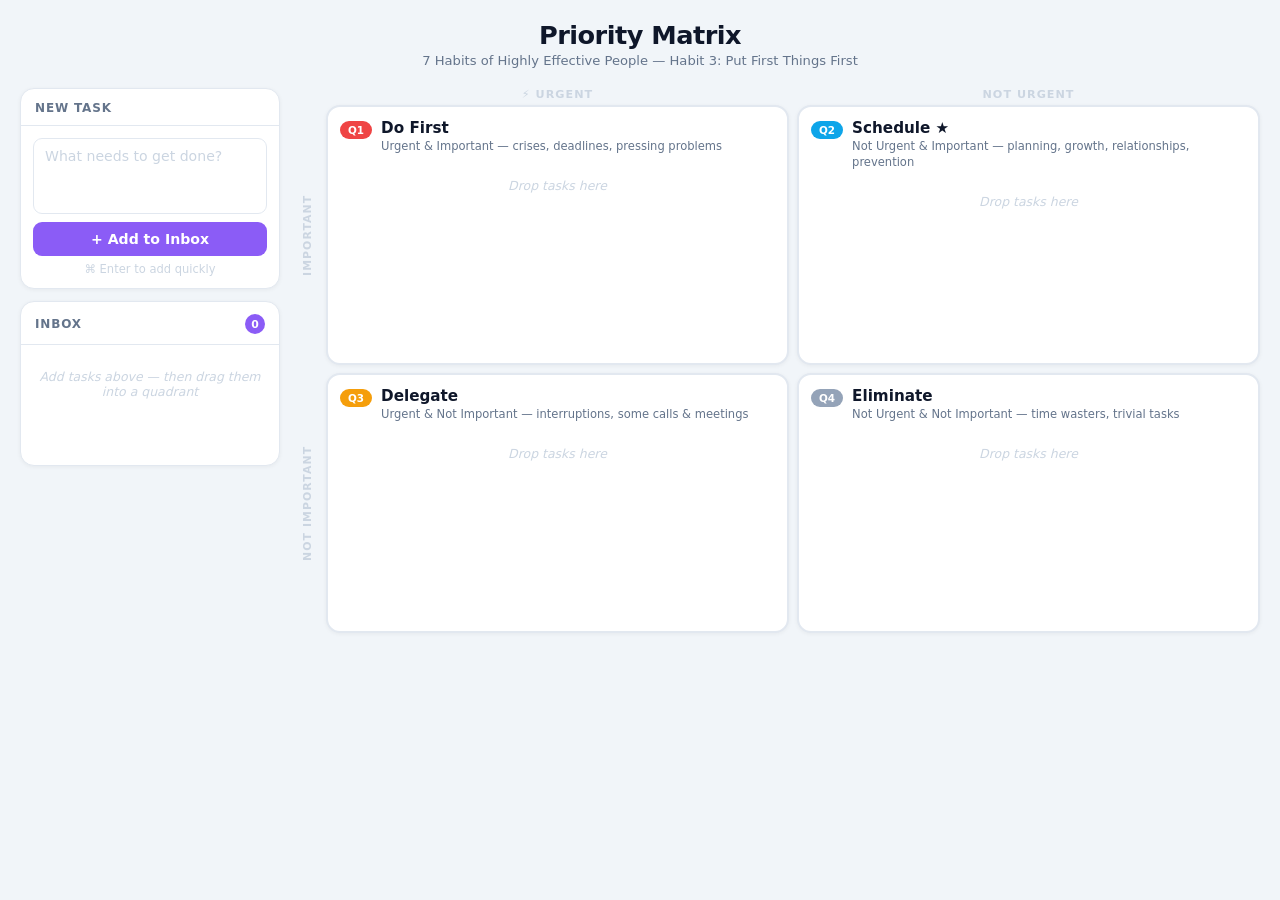
==== index.html @ 3c14a316 "Add Priority Matrix app based on 7 Habits Single-file HTML/CSS/JS app with a task inbox and drag-and" ====
<!DOCTYPE html>
<html lang="en">
<head>
  <meta charset="UTF-8" />
  <meta name="viewport" content="width=device-width, initial-scale=1.0" />
  <title>Priority Matrix — 7 Habits</title>
  <style>
    :root {
      --q1:       #ef4444;
      --q1-bg:    #fff5f5;
      --q1-dim:   #fca5a5;
      --q2:       #0ea5e9;
      --q2-bg:    #f0f9ff;
      --q2-dim:   #7dd3fc;
      --q3:       #f59e0b;
      --q3-bg:    #fffbeb;
      --q3-dim:   #fcd34d;
      --q4:       #94a3b8;
      --q4-bg:    #f8fafc;
      --q4-dim:   #cbd5e1;
      --inbox:    #8b5cf6;
      --inbox-bg: #f5f3ff;
      --surface:  #ffffff;
      --bg:       #f1f5f9;
      --border:   #e2e8f0;
      --text:     #0f172a;
      --muted:    #64748b;
      --faint:    #cbd5e1;
    }

    *, *::before, *::after { box-sizing: border-box; margin: 0; padding: 0; }

    body {
      font-family: -apple-system, BlinkMacSystemFont, "Segoe UI", system-ui, sans-serif;
      background: var(--bg);
      min-height: 100vh;
      color: var(--text);
      padding: 20px;
    }

    /* ── Header ── */
    header {
      text-align: center;
      margin-bottom: 20px;
    }
    header h1 {
      font-size: 1.6rem;
      font-weight: 800;
      letter-spacing: -0.02em;
    }
    header p {
      color: var(--muted);
      font-size: 0.82rem;
      margin-top: 3px;
    }

    /* ── Layout ── */
    .layout {
      display: grid;
      grid-template-columns: 260px 1fr;
      gap: 16px;
      max-width: 1280px;
      margin: 0 auto;
      align-items: start;
    }

    /* ── Sidebar ── */
    .sidebar { display: flex; flex-direction: column; gap: 12px; }

    .card {
      background: var(--surface);
      border: 1px solid var(--border);
      border-radius: 14px;
      box-shadow: 0 1px 4px rgba(0,0,0,.05);
      overflow: hidden;
    }

    .card-head {
      display: flex;
      align-items: center;
      gap: 8px;
      padding: 12px 14px 10px;
      border-bottom: 1px solid var(--border);
    }
    .card-head h3 {
      font-size: 0.75rem;
      font-weight: 700;
      text-transform: uppercase;
      letter-spacing: .07em;
      color: var(--muted);
    }

    .badge {
      margin-left: auto;
      background: var(--inbox);
      color: #fff;
      font-size: 0.68rem;
      font-weight: 800;
      min-width: 20px;
      height: 20px;
      padding: 0 6px;
      border-radius: 99px;
      display: flex;
      align-items: center;
      justify-content: center;
    }

    /* Input */
    .input-body { padding: 12px; }
    textarea {
      width: 100%;
      padding: 9px 11px;
      border: 1.5px solid var(--border);
      border-radius: 9px;
      font: inherit;
      font-size: 0.88rem;
      resize: none;
      height: 76px;
      color: var(--text);
      transition: border-color .15s;
      display: block;
    }
    textarea::placeholder { color: var(--faint); }
    textarea:focus { outline: none; border-color: var(--inbox); }

    .add-btn {
      margin-top: 8px;
      width: 100%;
      padding: 9px;
      background: var(--inbox);
      color: #fff;
      border: none;
      border-radius: 9px;
      font: inherit;
      font-size: 0.88rem;
      font-weight: 700;
      cursor: pointer;
      transition: background .15s, transform .1s;
    }
    .add-btn:hover  { background: #7c3aed; }
    .add-btn:active { transform: scale(.97); }

    .hint-key {
      text-align: center;
      font-size: 0.72rem;
      color: var(--faint);
      margin-top: 6px;
    }

    /* Inbox */
    .inbox-body {
      padding: 10px;
      min-height: 120px;
      display: flex;
      flex-direction: column;
      gap: 6px;
    }

    .drop-hint {
      font-size: 0.78rem;
      color: var(--faint);
      font-style: italic;
      text-align: center;
      padding: 14px 0;
    }

    /* ── Matrix wrapper ── */
    .matrix-wrap { display: flex; flex-direction: column; gap: 0; }

    .axis-row {
      display: grid;
      grid-template-columns: 22px 1fr 1fr;
      gap: 8px;
      padding-bottom: 4px;
    }
    .axis-top {
      font-size: 0.7rem;
      font-weight: 800;
      text-transform: uppercase;
      letter-spacing: .09em;
      color: var(--faint);
      text-align: center;
    }

    .matrix-body {
      display: grid;
      grid-template-columns: 22px 1fr 1fr;
      grid-template-rows: 1fr 1fr;
      gap: 8px;
    }

    .axis-side {
      font-size: 0.68rem;
      font-weight: 800;
      text-transform: uppercase;
      letter-spacing: .1em;
      color: var(--faint);
      writing-mode: vertical-rl;
      transform: rotate(180deg);
      display: flex;
      align-items: center;
      justify-content: center;
    }

    /* ── Quadrant ── */
    .quadrant {
      border-radius: 14px;
      border: 2px solid var(--border);
      background: var(--surface);
      box-shadow: 0 1px 4px rgba(0,0,0,.05);
      min-height: 260px;
      display: flex;
      flex-direction: column;
      transition: border-color .15s, box-shadow .15s, background .15s;
      position: relative;
    }

    .q1 { --qc: var(--q1); --qbg: var(--q1-bg); }
    .q2 { --qc: var(--q2); --qbg: var(--q2-bg); }
    .q3 { --qc: var(--q3); --qbg: var(--q3-bg); }
    .q4 { --qc: var(--q4); --qbg: var(--q4-bg); }

    .quadrant::after {
      content: '';
      position: absolute;
      inset: 0;
      border-radius: 12px;
      background: var(--qbg);
      opacity: 0;
      transition: opacity .15s;
      pointer-events: none;
    }

    .quadrant.drag-over {
      border-color: var(--qc);
      box-shadow: 0 0 0 3px color-mix(in srgb, var(--qc) 25%, transparent);
    }
    .quadrant.drag-over::after { opacity: 1; }

    .q-head {
      padding: 12px 12px 6px;
      display: flex;
      align-items: flex-start;
      gap: 9px;
      position: relative;
      z-index: 1;
    }

    .q-pill {
      background: var(--qc);
      color: #fff;
      font-size: 0.65rem;
      font-weight: 900;
      padding: 3px 8px;
      border-radius: 99px;
      white-space: nowrap;
      flex-shrink: 0;
      margin-top: 2px;
    }

    .q-titles {}
    .q-name {
      font-size: 0.95rem;
      font-weight: 800;
      color: var(--text);
    }
    .q-desc {
      font-size: 0.72rem;
      color: var(--muted);
      margin-top: 1px;
      line-height: 1.4;
    }

    .q-tasks {
      padding: 4px 10px 10px;
      flex: 1;
      display: flex;
      flex-direction: column;
      gap: 5px;
      position: relative;
      z-index: 1;
    }

    /* ── Task card ── */
    .task {
      background: var(--surface);
      border: 1.5px solid var(--border);
      border-left: 3px solid var(--tc, var(--faint));
      border-radius: 8px;
      padding: 7px 8px 7px 9px;
      display: flex;
      align-items: flex-start;
      gap: 7px;
      cursor: grab;
      font-size: 0.84rem;
      transition: box-shadow .15s, opacity .15s;
      user-select: none;
    }

    /* Inbox tasks */
    #inbox .task { --tc: var(--inbox); }
    /* Quadrant tasks */
    .q1 .task { --tc: var(--q1); }
    .q2 .task { --tc: var(--q2); }
    .q3 .task { --tc: var(--q3); }
    .q4 .task { --tc: var(--q4); }

    .task:hover { box-shadow: 0 2px 10px rgba(0,0,0,.09); }
    .task.dragging { opacity: .35; cursor: grabbing; }

    .grip {
      color: var(--faint);
      font-size: 0.72rem;
      flex-shrink: 0;
      margin-top: 1px;
      line-height: 1.5;
    }

    .task-text {
      flex: 1;
      line-height: 1.45;
      color: #334155;
      word-break: break-word;
    }

    .task-done {
      background: none;
      border: none;
      cursor: pointer;
      font-size: 0.85rem;
      color: var(--faint);
      flex-shrink: 0;
      transition: color .15s;
      padding: 0;
      line-height: 1;
    }
    .task-done:hover { color: #22c55e; }

    .task-del {
      background: none;
      border: none;
      cursor: pointer;
      font-size: 1rem;
      color: var(--faint);
      flex-shrink: 0;
      transition: color .15s;
      padding: 0;
      line-height: 1;
    }
    .task-del:hover { color: var(--q1); }

    .task.completed .task-text {
      text-decoration: line-through;
      color: var(--faint);
    }

    /* ── Responsive ── */
    @media (max-width: 780px) {
      .layout { grid-template-columns: 1fr; }
      .matrix-body { grid-template-rows: auto auto; }
      .quadrant { min-height: 180px; }
    }
  </style>
</head>
<body>

<header>
  <h1>Priority Matrix</h1>
  <p>7 Habits of Highly Effective People &mdash; Habit 3: Put First Things First</p>
</header>

<div class="layout">

  <!-- ── Sidebar ── -->
  <aside class="sidebar">

    <div class="card">
      <div class="card-head"><h3>New Task</h3></div>
      <div class="input-body">
        <textarea id="task-input" placeholder="What needs to get done?"></textarea>
        <button class="add-btn" id="add-btn">+ Add to Inbox</button>
        <p class="hint-key">⌘ Enter to add quickly</p>
      </div>
    </div>

    <div class="card">
      <div class="card-head">
        <h3>Inbox</h3>
        <span class="badge" id="inbox-badge">0</span>
      </div>
      <div class="inbox-body" id="inbox"
        ondragover="dragOver(event)"
        ondragleave="dragLeave(event)"
        ondrop="drop(event,'inbox')">
        <p class="drop-hint" id="inbox-hint">Add tasks above &mdash; then drag them into a quadrant</p>
      </div>
    </div>

  </aside>

  <!-- ── Matrix ── -->
  <div class="matrix-wrap">

    <div class="axis-row">
      <span></span>
      <span class="axis-top">⚡ Urgent</span>
      <span class="axis-top">Not Urgent</span>
    </div>

    <div class="matrix-body">

      <span class="axis-side" style="grid-row:1">Important</span>

      <!-- Q1 -->
      <div class="quadrant q1"
        ondragover="dragOver(event)"
        ondragleave="dragLeave(event)"
        ondrop="drop(event,'q1')">
        <div class="q-head">
          <span class="q-pill">Q1</span>
          <div class="q-titles">
            <div class="q-name">Do First</div>
            <div class="q-desc">Urgent &amp; Important — crises, deadlines, pressing problems</div>
          </div>
        </div>
        <div class="q-tasks" id="q1">
          <p class="drop-hint">Drop tasks here</p>
        </div>
      </div>

      <!-- Q2 -->
      <div class="quadrant q2"
        ondragover="dragOver(event)"
        ondragleave="dragLeave(event)"
        ondrop="drop(event,'q2')">
        <div class="q-head">
          <span class="q-pill">Q2</span>
          <div class="q-titles">
            <div class="q-name">Schedule ★</div>
            <div class="q-desc">Not Urgent &amp; Important — planning, growth, relationships, prevention</div>
          </div>
        </div>
        <div class="q-tasks" id="q2">
          <p class="drop-hint">Drop tasks here</p>
        </div>
      </div>

      <span class="axis-side" style="grid-row:2">Not Important</span>

      <!-- Q3 -->
      <div class="quadrant q3"
        ondragover="dragOver(event)"
        ondragleave="dragLeave(event)"
        ondrop="drop(event,'q3')">
        <div class="q-head">
          <span class="q-pill">Q3</span>
          <div class="q-titles">
            <div class="q-name">Delegate</div>
            <div class="q-desc">Urgent &amp; Not Important — interruptions, some calls &amp; meetings</div>
          </div>
        </div>
        <div class="q-tasks" id="q3">
          <p class="drop-hint">Drop tasks here</p>
        </div>
      </div>

      <!-- Q4 -->
      <div class="quadrant q4"
        ondragover="dragOver(event)"
        ondragleave="dragLeave(event)"
        ondrop="drop(event,'q4')">
        <div class="q-head">
          <span class="q-pill">Q4</span>
          <div class="q-titles">
            <div class="q-name">Eliminate</div>
            <div class="q-desc">Not Urgent &amp; Not Important — time wasters, trivial tasks</div>
          </div>
        </div>
        <div class="q-tasks" id="q4">
          <p class="drop-hint">Drop tasks here</p>
        </div>
      </div>

    </div><!-- .matrix-body -->
  </div><!-- .matrix-wrap -->
</div><!-- .layout -->

<script>
  const ZONES = ['inbox','q1','q2','q3','q4'];
  let taskIdSeq = 0;
  let dragId = null;

  /* ── helpers ── */
  function esc(str) {
    const d = document.createElement('div');
    d.appendChild(document.createTextNode(str));
    return d.innerHTML;
  }

  function zone(id) { return document.getElementById(id); }

  function hint(zoneId) {
    return zone(zoneId).querySelector('.drop-hint');
  }

  function sync() {
    // inbox badge
    const inboxCount = zone('inbox').querySelectorAll('.task').length;
    document.getElementById('inbox-badge').textContent = inboxCount;

    // show/hide hints
    ZONES.forEach(id => {
      const z = zone(id);
      const tasks = z.querySelectorAll('.task');
      const h = hint(id);
      if (h) h.style.display = tasks.length ? 'none' : '';
    });

    save();
  }

  /* ── create card ── */
  function makeCard(text, id) {
    const el = document.createElement('div');
    el.className = 'task';
    el.draggable = true;
    el.dataset.id = id;
    el.innerHTML = `
      <span class="grip">⠿</span>
      <span class="task-text">${esc(text)}</span>
      <button class="task-done" title="Mark complete">✓</button>
      <button class="task-del"  title="Delete">×</button>
    `;
    el.addEventListener('dragstart', onDragStart);
    el.addEventListener('dragend',   onDragEnd);
    el.querySelector('.task-done').addEventListener('click', onComplete);
    el.querySelector('.task-del').addEventListener('click',  onDelete);
    return el;
  }

  /* ── add task ── */
  function addTask() {
    const inp = document.getElementById('task-input');
    const text = inp.value.trim();
    if (!text) { inp.focus(); return; }
    const id = ++taskIdSeq;
    zone('inbox').appendChild(makeCard(text, id));
    inp.value = '';
    inp.focus();
    sync();
  }

  document.getElementById('add-btn').addEventListener('click', addTask);
  document.getElementById('task-input').addEventListener('keydown', e => {
    if ((e.metaKey || e.ctrlKey) && e.key === 'Enter') addTask();
  });

  /* ── complete / delete ── */
  function onComplete(e) {
    const card = e.currentTarget.closest('.task');
    card.classList.toggle('completed');
    save();
  }

  function onDelete(e) {
    e.currentTarget.closest('.task').remove();
    sync();
  }

  /* ── drag & drop ── */
  function onDragStart(e) {
    dragId = this.dataset.id;
    this.classList.add('dragging');
    e.dataTransfer.effectAllowed = 'move';
    e.dataTransfer.setData('text/plain', dragId);
  }

  function onDragEnd() {
    this.classList.remove('dragging');
    document.querySelectorAll('.drag-over').forEach(el => el.classList.remove('drag-over'));
  }

  function dragOver(e) {
    e.preventDefault();
    e.dataTransfer.dropEffect = 'move';
    const target = dropTarget(e.currentTarget);
    if (target) target.classList.add('drag-over');
  }

  function dragLeave(e) {
    const target = dropTarget(e.currentTarget);
    if (target && !target.contains(e.relatedTarget)) {
      target.classList.remove('drag-over');
    }
  }

  function drop(e, zoneId) {
    e.preventDefault();
    document.querySelectorAll('.drag-over').forEach(el => el.classList.remove('drag-over'));
    if (!dragId) return;
    const card = document.querySelector(`.task[data-id="${dragId}"]`);
    if (!card) return;
    const dest = zone(zoneId);
    if (card.parentElement === dest) return; // same zone, no-op
    dest.appendChild(card);
    sync();
    dragId = null;
  }

  // Returns the highlightable container element for a drag event target
  function dropTarget(el) {
    return el.closest('.quadrant') || el.closest('#inbox') || null;
  }

  /* ── localStorage persistence ── */
  function save() {
    const data = {};
    ZONES.forEach(id => {
      data[id] = Array.from(zone(id).querySelectorAll('.task')).map(c => ({
        id:        parseInt(c.dataset.id, 10),
        text:      c.querySelector('.task-text').textContent,
        completed: c.classList.contains('completed'),
      }));
    });
    try { localStorage.setItem('pmx-v1', JSON.stringify(data)); } catch(_) {}
  }

  function load() {
    let data;
    try { data = JSON.parse(localStorage.getItem('pmx-v1')); } catch(_) {}
    if (!data) return;
    let maxId = 0;
    ZONES.forEach(id => {
      (data[id] || []).forEach(t => {
        const card = makeCard(t.text, t.id);
        if (t.completed) card.classList.add('completed');
        zone(id).appendChild(card);
        if (t.id > maxId) maxId = t.id;
      });
    });
    taskIdSeq = maxId;
    sync();
  }

  load();
</script>
</body>
</html>
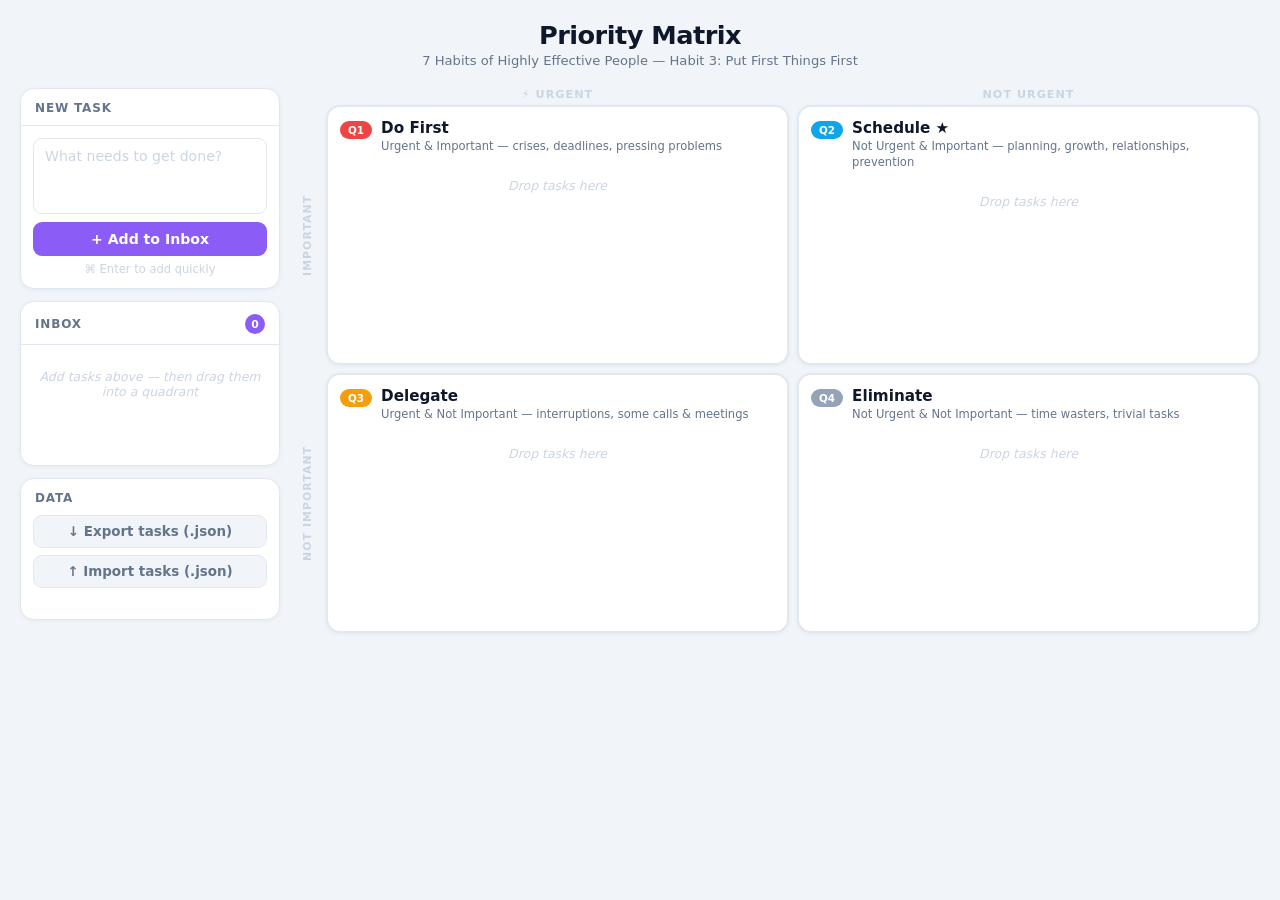
==== commit 70336801: "Add export and import task data feature Users can now download their tasks as a dated JSON file and " ====
--- a/index.html
+++ b/index.html
@@ -354,6 +354,49 @@
       color: var(--faint);
     }
 
+    /* ── Export / Import ── */
+    .data-card .card-head { border-bottom: none; padding-bottom: 0; }
+    .data-btns { display: flex; flex-direction: column; gap: 7px; padding: 10px 12px 12px; }
+
+    .btn-export, .btn-import {
+      width: 100%;
+      padding: 8px 12px;
+      border-radius: 9px;
+      font: inherit;
+      font-size: 0.84rem;
+      font-weight: 600;
+      cursor: pointer;
+      display: flex;
+      align-items: center;
+      justify-content: center;
+      gap: 7px;
+      transition: background .15s, color .15s, transform .1s;
+    }
+    .btn-export:active, .btn-import:active { transform: scale(.97); }
+
+    .btn-export {
+      background: #f1f5f9;
+      border: 1.5px solid var(--border);
+      color: var(--muted);
+    }
+    .btn-export:hover { background: #e2e8f0; color: var(--text); }
+
+    .btn-import {
+      background: #f1f5f9;
+      border: 1.5px solid var(--border);
+      color: var(--muted);
+    }
+    .btn-import:hover { background: #e2e8f0; color: var(--text); }
+
+    #import-input { display: none; }
+
+    .import-err {
+      font-size: 0.72rem;
+      color: var(--q1);
+      text-align: center;
+      min-height: 1em;
+    }
+
     /* ── Responsive ── */
     @media (max-width: 780px) {
       .layout { grid-template-columns: 1fr; }
@@ -393,6 +436,16 @@
         ondragleave="dragLeave(event)"
         ondrop="drop(event,'inbox')">
         <p class="drop-hint" id="inbox-hint">Add tasks above &mdash; then drag them into a quadrant</p>
+      </div>
+    </div>
+
+    <div class="card data-card">
+      <div class="card-head"><h3>Data</h3></div>
+      <div class="data-btns">
+        <button class="btn-export" id="btn-export">↓ Export tasks (.json)</button>
+        <button class="btn-import" id="btn-import">↑ Import tasks (.json)</button>
+        <input type="file" id="import-input" accept=".json,application/json" />
+        <p class="import-err" id="import-err"></p>
       </div>
     </div>
 
@@ -643,6 +696,72 @@
   }
 
   load();
+
+  /* ── Export ── */
+  function exportTasks() {
+    const data = {};
+    ZONES.forEach(id => {
+      data[id] = Array.from(zone(id).querySelectorAll('.task')).map(c => ({
+        id:        parseInt(c.dataset.id, 10),
+        text:      c.querySelector('.task-text').textContent,
+        completed: c.classList.contains('completed'),
+      }));
+    });
+    const blob = new Blob([JSON.stringify(data, null, 2)], { type: 'application/json' });
+    const url  = URL.createObjectURL(blob);
+    const a    = document.createElement('a');
+    const date = new Date().toISOString().slice(0, 10);
+    a.href     = url;
+    a.download = `priority-matrix-${date}.json`;
+    a.click();
+    URL.revokeObjectURL(url);
+  }
+
+  /* ── Import ── */
+  function importTasks(file) {
+    const errEl = document.getElementById('import-err');
+    errEl.textContent = '';
+    if (!file) return;
+    const reader = new FileReader();
+    reader.onload = e => {
+      try {
+        const data = JSON.parse(e.target.result);
+        // validate top-level keys
+        const valid = ZONES.every(id => !data[id] || Array.isArray(data[id]));
+        if (!valid) throw new Error('Unexpected format');
+        // clear all zones
+        ZONES.forEach(id => {
+          Array.from(zone(id).querySelectorAll('.task')).forEach(c => c.remove());
+        });
+        let maxId = 0;
+        ZONES.forEach(id => {
+          (data[id] || []).forEach(t => {
+            if (!t.text) return;
+            const card = makeCard(t.text, t.id || ++taskIdSeq);
+            if (t.completed) card.classList.add('completed');
+            zone(id).appendChild(card);
+            if ((t.id || 0) > maxId) maxId = t.id;
+          });
+        });
+        taskIdSeq = Math.max(taskIdSeq, maxId);
+        sync();
+      } catch (_) {
+        errEl.textContent = 'Could not read file — make sure it\'s a valid export.';
+      }
+    };
+    reader.readAsText(file);
+  }
+
+  document.getElementById('btn-export').addEventListener('click', exportTasks);
+
+  document.getElementById('btn-import').addEventListener('click', () => {
+    document.getElementById('import-input').click();
+  });
+
+  document.getElementById('import-input').addEventListener('change', e => {
+    importTasks(e.target.files[0]);
+    e.target.value = ''; // reset so the same file can be re-imported
+  });
 </script>
 </body>
 </html>
